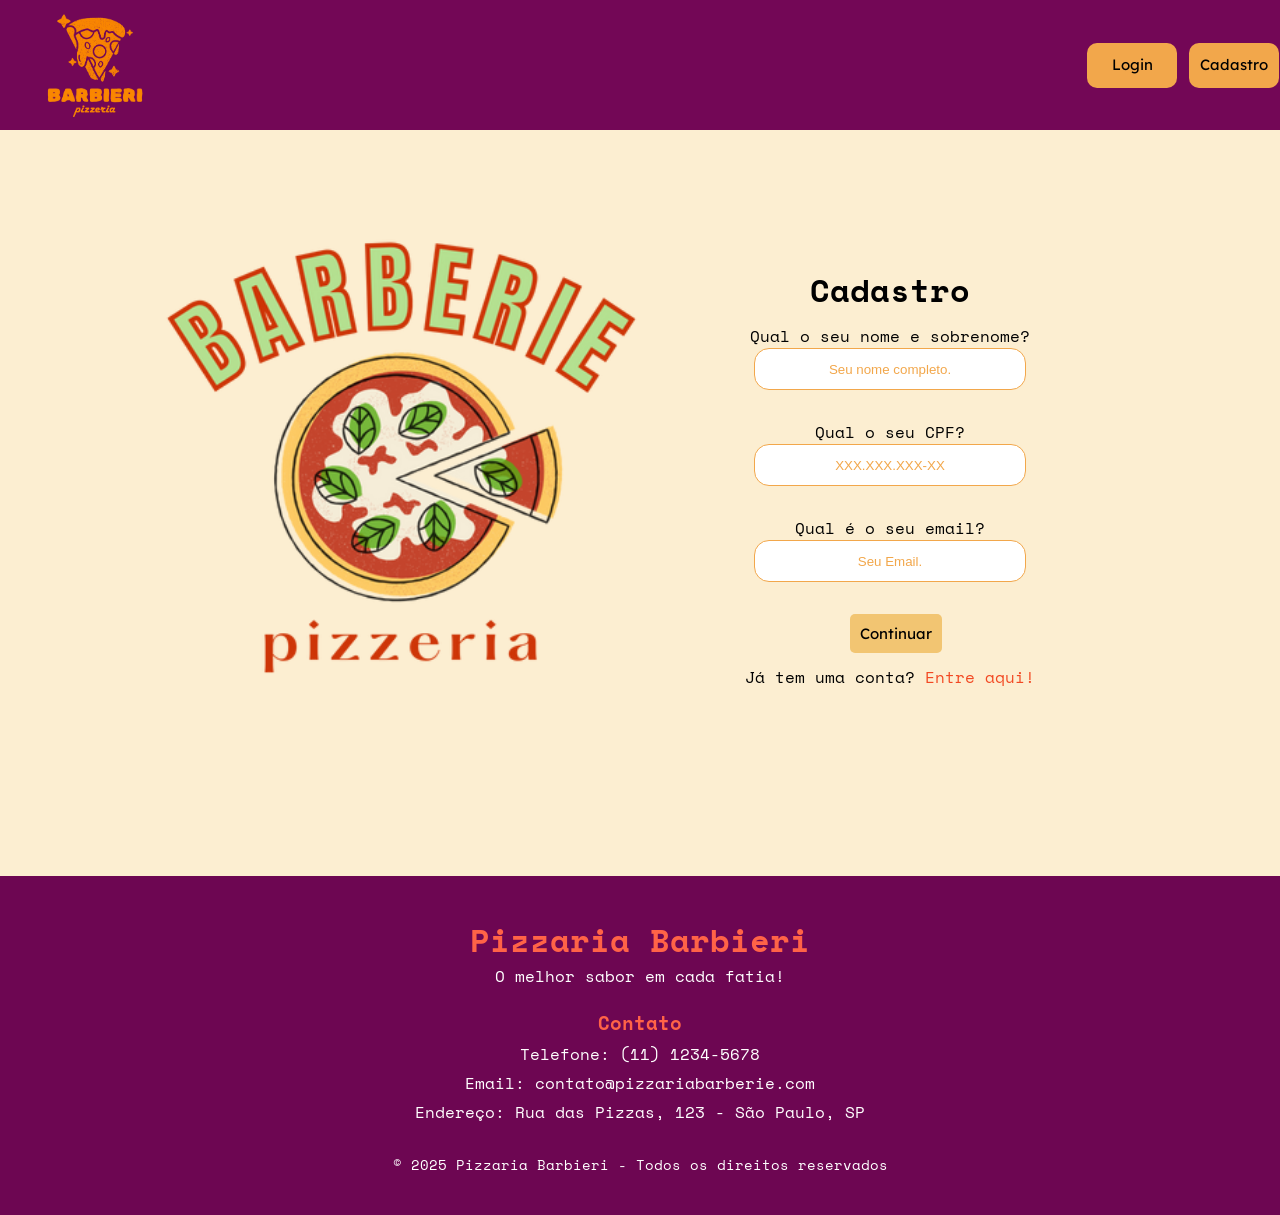
==== cadastroC.html @ 29d9fd80 "update-monstro" ====
<!DOCTYPE html>
<html lang="pt-BR">

<head>
    <meta charset="UTF-8">
    <meta name="viewport" content="width=device-width, initial-scale=1.0">
    <title>Cadastro Barbieri</title>

    <!-- Fontes Space Mono -->
    <link rel="preconnect" href="https://fonts.googleapis.com">
    <link rel="preconnect" href="https://fonts.gstatic.com" crossorigin>
    <link href="https://fonts.googleapis.com/css2?family=Space+Mono:ital,wght@0,400;0,700;1,400;1,700&display=swap"
        rel="stylesheet">

    <!-- Fontes Lexend -->
    <link rel="preconnect" href="https://fonts.googleapis.com">
    <link rel="preconnect" href="https://fonts.gstatic.com" crossorigin>
    <link href="https://fonts.googleapis.com/css2?family=Lexend:wght@100..900&display=swap" rel="stylesheet">


    <!-- CSS -->
    <link rel="stylesheet" href="./css/cadastroC.css">
</head>

<body>

    <header class="header">
        <div class="itensHeader">
            <img alt="logo-main" src="./imagens/logo-pizzaria2.png">
            <div class="botoes">
                <a href="./loginC.html" class="login">Login</a>
                <a href="./cadastroC.html" class="cadastro">Cadastro</a>
            </div>
        </div>
    </header>

    <div class="container">


            <img alt="logo" src="./imagens/logo-pizzaria.png">


            <div class="forms">
                <form>
                    <h1>Cadastro</h1>
                    <div class="campo-nome">
                        <p>Qual o seu nome e sobrenome?</p>
                        <input type="text" placeholder="Seu nome completo." required>
                    </div>
                    <div class="cpf">
                        <p>Qual o seu CPF?</p>
                        <input type="text" id="cpf" placeholder="XXX.XXX.XXX-XX" maxlength="14" required>
                        
                    </div>
                    <div class="email">
                        <p>Qual é o seu email?</p>
                        <input type="email" placeholder="Seu Email." required>
                    </div>



                    <a href="./cadastroC2.html" class="login2">Continuar</a>
                    
                </form>

                <div class="ja-tem">
                    <p class="tem-login">Já tem uma conta? <a href="./loginC.html">Entre aqui!</a></p>
                </div>  
            </div>
    </div>

    <footer class="rodape">
        <div class="containerR">
          <div class="infoR">
            <h3>Pizzaria Barbieri</h3>
            <p>O melhor sabor em cada fatia!</p>
          </div>
          <div class="contatoR">
            <h4>Contato</h4>
            <ul>
              <li>Telefone: (11) 1234-5678    </li>
              <li>Email: contato@pizzariabarberie.com    </li>
              <li>Endereço: Rua das Pizzas, 123 - São Paulo, SP   </li>
            </ul>
          </div>
        <div class="copyrightR">
          <p>&copy; 2025 Pizzaria Barbieri - Todos os direitos reservados</p>
        </div>
      </footer>

</body>
</html>
---- css/cadastroC.css ----
*{
    margin: 0;
    padding: 0;
}


/* Header */
header {
    background-color: #730756;
    height: 130px;
}
.itensHeader{
    position: relative;
    display: flex;
    flex-direction: row;
}
header img{
    width: 170px;
    display: flex;
    position: relative;
    bottom: 18px;
    left: 10px;
}
.botoes{
    position: absolute;
    display: flex;
    left: 84%;
    top: 45px;
    align-items: center;
    justify-content: center;
    height: 40px;
}
.botoes .login,
.botoes .cadastro{
    font-family: 'Lexend', serif;
    font-size: 15px;
    text-decoration: none;
    height: 45px;
    width: 90px;
    margin-left: 12px;
    border-radius: 10px;
    background-color: #F2A74B;
    color: black;
    text-align: center;
    line-height: 43px;
    border: none;
    cursor: pointer;
}
.botoes .login:hover,
.botoes .cadastro:hover{
    background-color: #ee9229;
    color: black;
}   
.botoes .login:active,
.botoes .cadastro:active{
    color: white;
    background-color: #720b31;
}
/* Fim Header */

/* Body */
body{
    background-color:#fceed1;
    font-family: 'Space Mono', serif;
}
.container {
    display: flex;
    position: relative;
    text-align: center;
    align-items: center;
    justify-content: center;
    right: 100px;
}
.container img{
    width: 700px;
}
.forms h1{
    margin-bottom: 10px;
}
.campo-nome p,
.cpf p,
.email p{
    font-size: 16px;
    align-items: center;
    justify-content: center;
}
.campo-nome input,
.cpf input,
.email input{
    width: 270px;
    height: 40px;
    border: 1px solid #F2A74B;
    background-color: white;
    border-radius: 15px;
    margin-bottom: 30px;
    text-align: center;
    color: #F2A74B;
}
.campo-nome input:hover,
.cpf input:hover,
.email input:hover{
    background-color: whitesmoke;
    border-color: #9c692a;
}
.campo-nome input:focus,
.cpf input:focus,
.email input:focus{
    caret-color: #F2A74B;
    border-color: #9c692a;
}
.campo-nome input::placeholder,
.cpf input::placeholder,
.email input::placeholder{
    align-items: center;
    justify-content: center;
    color: #F2A74B;
}
.campo-nome input:hover::placeholder,
.cpf input:hover::placeholder,
.email input:hover::placeholder{
    background-color: whitesmoke;
    border-color: #9c692a;
    color: #F2A74B;
}
.campo-nome input:focus::placeholder,
.cpf input:focus::placeholder,
.email input:focus::placeholder{
    caret-color: #F2A74B;
    border-color: #9c692a;
    color: whitesmoke;
}
.login2
{
    font-family: 'Lexend', serif;
    font-size: 15px;
    text-decoration: none;
    margin-left: 12px;
    padding: 10px;
    background-color: #F2C572;
    color: black;
    text-align: center;
    line-height: 43px;
    border: none;
    cursor: pointer;
    border-radius: 5px;
}
.login2:hover{
    background-color: #F2A679;
    color: black;
}   
.login2:active{
    color: white;
    background-color: #F29188;
}

.ja-tem{
    margin-top: 10px;
}
.ja-tem a{
    text-decoration: none;
    color: #F24822;
}







/* Fim Body */

/* Rodapé */
.rodape {
    background-color: #6d0652;  
    color: #fff;  
    padding: 40px 20px;
    margin-top: 50px;
  }
  .containerR{
    text-align: center;
  }
  .infoR h3 {
    font-size: 2rem;
    text-align: center;
    color: #ff6347;
  }
  .infoR p {
    font-size: 1rem;
  }
  
  /* Estilo da seção de contato */
  .contatoR h4 {
    font-size: 1.2rem;
    margin-bottom: 5px;
    margin-top: 20px;
    color: #ff6347;
  }
  
  .contatoR ul {
    list-style-type: none;
    padding: 0;
    display: flex;
    flex-direction: column;
  }
  
  .contatoR li {
    margin-bottom: 5px;
    font-size: 1rem;
  }

  /* Estilo do Copyright */
  .copyrightR {
    text-align: center;
    margin-top: 25px;
    font-size: 0.9rem;
  }
  /* Fim Rodapé */
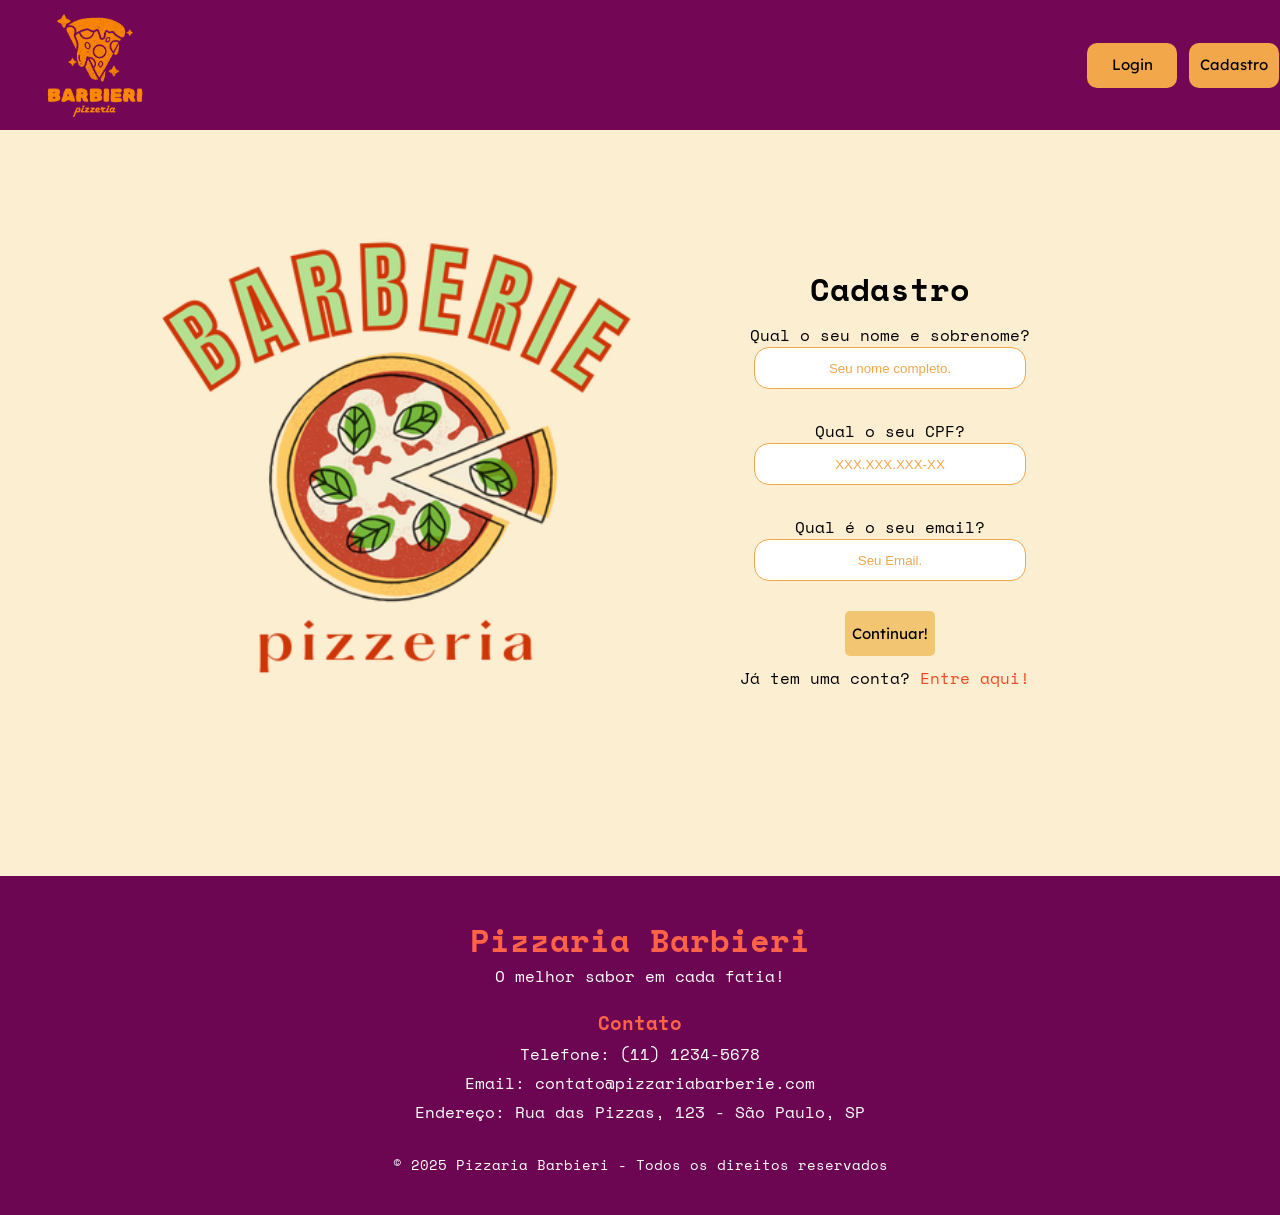
==== commit a51a88c6: "update-monstro2" ====
--- a/cadastroC.html
+++ b/cadastroC.html
@@ -41,7 +41,7 @@
 
 
             <div class="forms">
-                <form>
+                <form action="./cadastroC2.html" method="POST">
                     <h1>Cadastro</h1>
                     <div class="campo-nome">
                         <p>Qual o seu nome e sobrenome?</p>
@@ -57,10 +57,8 @@
                         <input type="email" placeholder="Seu Email." required>
                     </div>
 
+                    <input class="continua" type="submit" value="Continuar!">
 
-
-                    <a href="./cadastroC2.html" class="login2">Continuar</a>
-                    
                 </form>
 
                 <div class="ja-tem">
--- a/css/cadastroC.css
+++ b/css/cadastroC.css
@@ -129,13 +129,12 @@
     border-color: #9c692a;
     color: whitesmoke;
 }
-.login2
+.continua
 {
     font-family: 'Lexend', serif;
     font-size: 15px;
-    text-decoration: none;
-    margin-left: 12px;
-    padding: 10px;
+    height: 45px;
+    width: 90px;
     background-color: #F2C572;
     color: black;
     text-align: center;
@@ -143,12 +142,14 @@
     border: none;
     cursor: pointer;
     border-radius: 5px;
-}
-.login2:hover{
+    align-items: center;
+    justify-content: center;
+}
+.continua:hover{
     background-color: #F2A679;
     color: black;
 }   
-.login2:active{
+.continua:active{
     color: white;
     background-color: #F29188;
 }
@@ -159,6 +160,7 @@
 .ja-tem a{
     text-decoration: none;
     color: #F24822;
+    margin-right: 10px;
 }
 
 
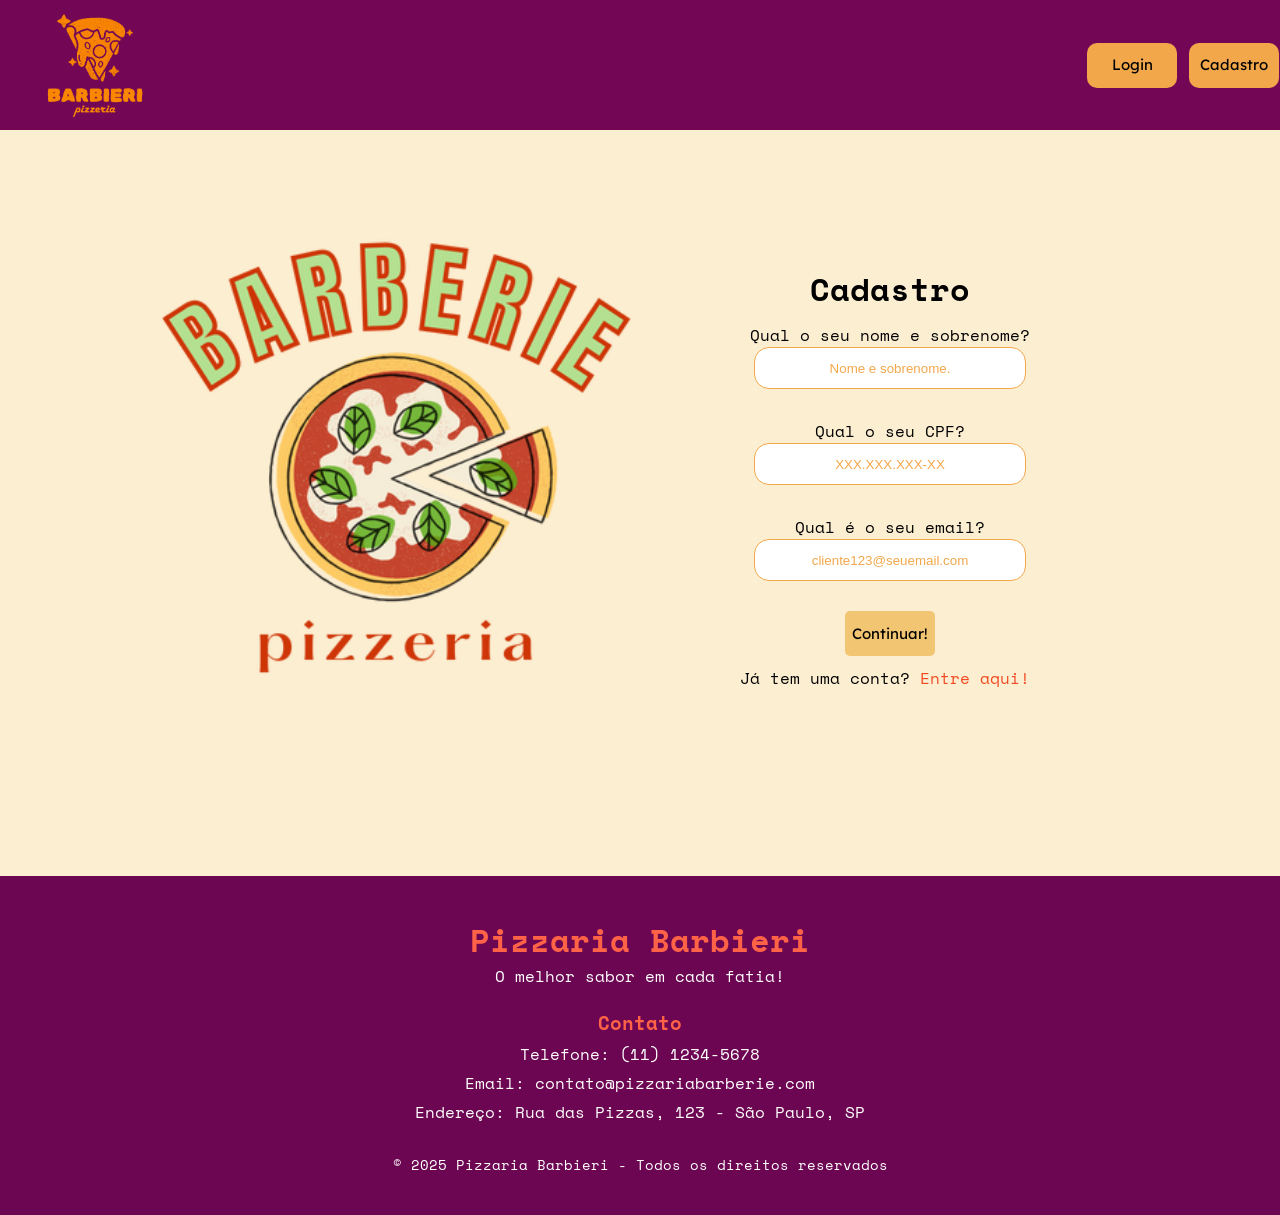
==== commit 033f101e: "update-final?" ====
--- a/cadastroC.html
+++ b/cadastroC.html
@@ -26,7 +26,9 @@
 
     <header class="header">
         <div class="itensHeader">
-            <img alt="logo-main" src="./imagens/logo-pizzaria2.png">
+            <a href="./index.html">
+                <img alt="logo-main" src="./imagens/logo-pizzaria2.png">
+            </a>
             <div class="botoes">
                 <a href="./loginC.html" class="login">Login</a>
                 <a href="./cadastroC.html" class="cadastro">Cadastro</a>
@@ -45,7 +47,7 @@
                     <h1>Cadastro</h1>
                     <div class="campo-nome">
                         <p>Qual o seu nome e sobrenome?</p>
-                        <input type="text" placeholder="Seu nome completo." required>
+                        <input type="text" placeholder="Nome e sobrenome." required>
                     </div>
                     <div class="cpf">
                         <p>Qual o seu CPF?</p>
@@ -54,7 +56,7 @@
                     </div>
                     <div class="email">
                         <p>Qual é o seu email?</p>
-                        <input type="email" placeholder="Seu Email." required>
+                        <input type="email" placeholder="cliente123@seuemail.com" required>
                     </div>
 
                     <input class="continua" type="submit" value="Continuar!">
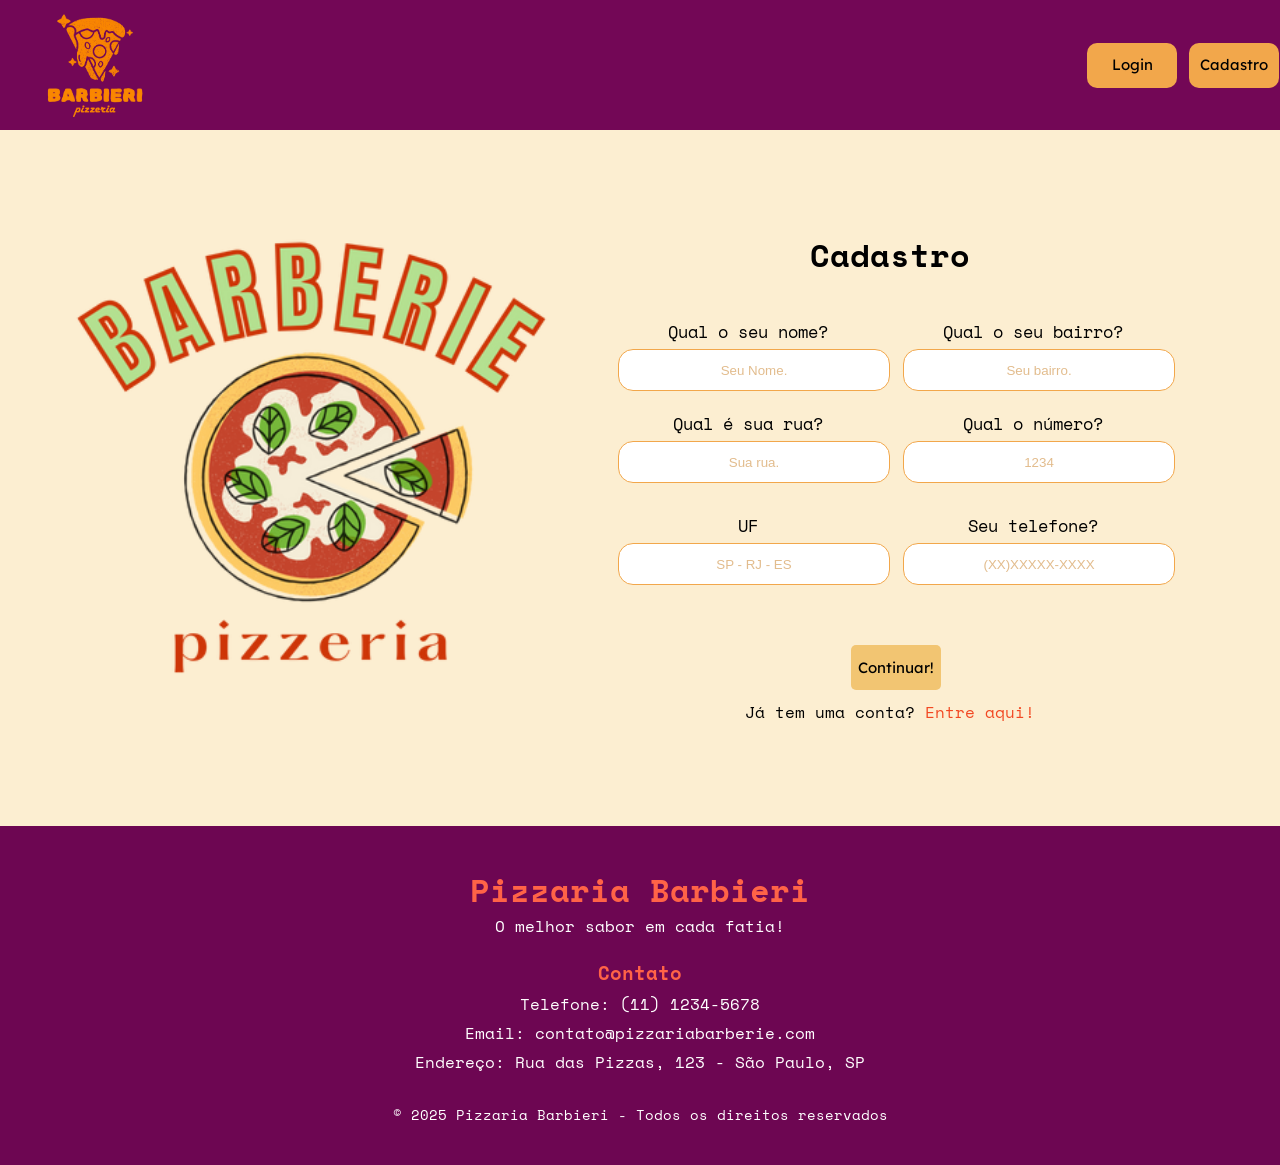
==== commit 6b7b03cd: "Add files via upload" ====
--- a/cadastroC.html
+++ b/cadastroC.html
@@ -38,55 +38,86 @@
 
     <div class="container">
 
+        <img alt="logo" src="./imagens/logo-pizzaria.png">
 
-            <img alt="logo" src="./imagens/logo-pizzaria.png">
+        <div class="forms">
+            <h1>Cadastro</h1>
+            <form action="./loginC.html" method="POST">
+
+                <div class="conjunto1">
+
+                    <div class="campo-nome">
+                        <p>Qual o seu nome?</p>
+                        <input type="text" placeholder="Seu Nome." required>
+                    </div>
+
+                    <div class="bairro">
+                        <p>Qual o seu bairro?</p>
+                        <input type="text" placeholder="Seu bairro." name="bairro" required>
+                    </div>
+                    
+                </div>
+
+                <div class="conjunto2">
+
+                    <div class="rua">
+                        <p>Qual é sua rua?</p>
+                        <input type="text" placeholder="Sua rua." name="rua" required>
+                    </div>
 
 
-            <div class="forms">
-                <form action="./cadastroC2.html" method="POST">
-                    <h1>Cadastro</h1>
-                    <div class="campo-nome">
-                        <p>Qual o seu nome e sobrenome?</p>
-                        <input type="text" placeholder="Nome e sobrenome." required>
+                    <div class="numero">
+                        <p>Qual o número?</p>
+                        <input type="text" placeholder="1234" maxlength="5" required>
                     </div>
-                    <div class="cpf">
-                        <p>Qual o seu CPF?</p>
-                        <input type="text" id="cpf" placeholder="XXX.XXX.XXX-XX" maxlength="14" required>
-                        
-                    </div>
-                    <div class="email">
-                        <p>Qual é o seu email?</p>
-                        <input type="email" placeholder="cliente123@seuemail.com" required>
+                </div>
+
+                <div class="conjunto3">
+
+                    <div class="uf">
+                        <p>UF</p>
+                        <input type="text" placeholder="SP - RJ - ES" maxlength="2" name="uf" required>
                     </div>
 
-                    <input class="continua" type="submit" value="Continuar!">
 
-                </form>
+                    <div class="contato">
+                        <p>Seu telefone?</p>
+                        <input type="tel" placeholder="(XX)XXXXX-XXXX" maxlength=14" required>
+                    </div>
+                </div>
 
-                <div class="ja-tem">
-                    <p class="tem-login">Já tem uma conta? <a href="./loginC.html">Entre aqui!</a></p>
-                </div>  
+                <input class="continua" type="submit" value="Continuar!">
+                
+            </form>
+
+            <div class="ja-tem">
+                <p class="tem-login">Já tem uma conta? <a href="./loginC.html">Entre aqui!</a></p>
             </div>
+
+        </div>
     </div>
 
-    <footer class="rodape">
-        <div class="containerR">
-          <div class="infoR">
-            <h3>Pizzaria Barbieri</h3>
-            <p>O melhor sabor em cada fatia!</p>
-          </div>
-          <div class="contatoR">
-            <h4>Contato</h4>
-            <ul>
-              <li>Telefone: (11) 1234-5678    </li>
-              <li>Email: contato@pizzariabarberie.com    </li>
-              <li>Endereço: Rua das Pizzas, 123 - São Paulo, SP   </li>
-            </ul>
-          </div>
-        <div class="copyrightR">
-          <p>&copy; 2025 Pizzaria Barbieri - Todos os direitos reservados</p>
-        </div>
-      </footer>
+        <footer class="rodape">
+            <div class="containerR">
+                <div class="infoR">
+                    <h3>Pizzaria Barbieri</h3>
+                    <p>O melhor sabor em cada fatia!</p>
+                </div>
+                <div class="contatoR">
+                    <h4>Contato</h4>
+                    <ul>
+                        <li>Telefone: (11) 1234-5678 </li>
+                        <li>Email: contato@pizzariabarberie.com </li>
+                        <li>Endereço: Rua das Pizzas, 123 - São Paulo, SP </li>
+                    </ul>
+                </div>
+                <div class="copyrightR">
+                    <p>&copy; 2025 Pizzaria Barbieri - Todos os direitos reservados</p>
+                </div>
+        </footer>
 
+
+<script src="js/ende.js"></script>
 </body>
+
 </html>
--- a/css/cadastroC.css
+++ b/css/cadastroC.css
@@ -62,6 +62,8 @@
 body{
     background-color:#fceed1;
     font-family: 'Space Mono', serif;
+    display: flex;
+    flex-direction: column;
 }
 .container {
     display: flex;
@@ -71,68 +73,138 @@
     justify-content: center;
     right: 100px;
 }
+
 .container img{
     width: 700px;
+    position: relative;
+    left: 50px;
 }
 .forms h1{
-    margin-bottom: 10px;
-}
-.campo-nome p,
-.cpf p,
-.email p{
-    font-size: 16px;
+    margin-bottom: 40px;
+}
+.forms{
+    display: flex;
+    flex-direction: column;
+}
+
+.conjunto1,
+.conjunto2,
+.conjunto3{
+    display: flex;
+    flex-direction: row;
+}
+
+.conjunto1 p,
+.conjunto2 p,
+.conjunto3 p{
+  font-size: 17px;
+}
+
+.conjunto1 input,
+.conjunto2 input,
+.conjunto3 input{
+  width: 270px;
+  height: 40px;
+  border: 1px solid #F2A74B;
+  background-color: white;
+  border-radius: 15px;
+  margin-bottom: 30px;
+  text-align: center;
+  color: #F2A74B;
+  margin-left: 13px;
+  margin-top: 5px;
+}
+
+.conjunto1{
+  display: flex;
+  position: relative;
+  margin-bottom: 20px;
+}
+
+.conjunto2,
+.conjunto3{
+  position: relative;
+  bottom: 30px;
+}
+
+.conjunto1 input:hover,
+.conjunto2 input:hover,
+.conjunto3 input:hover{
+    background-color: whitesmoke;
+    border-color: #9c692a;
+}
+.conjunto1 input:focus,
+.conjunto2 input:focus,
+.conjunto3 input:focus{
+    caret-color: #F2A74B;
+    border-color: #9c692a;
+}
+.conjunto1 input::placeholder,
+.conjunto2 input::placeholder,
+.conjunto3 input::placeholder{
     align-items: center;
     justify-content: center;
-}
-.campo-nome input,
-.cpf input,
-.email input{
-    width: 270px;
-    height: 40px;
-    border: 1px solid #F2A74B;
-    background-color: white;
-    border-radius: 15px;
-    margin-bottom: 30px;
-    text-align: center;
+    color: #ce8e4098;
+}
+.conjunto1 input:hover::placeholder,
+.conjunto2 input:hover::placeholder,
+.conjunto3 input:hover::placeholder{
+    background-color: whitesmoke;
+    border-color: #9c692a;
     color: #F2A74B;
 }
-.campo-nome input:hover,
-.cpf input:hover,
-.email input:hover{
-    background-color: whitesmoke;
-    border-color: #9c692a;
-}
-.campo-nome input:focus,
-.cpf input:focus,
-.email input:focus{
+.conjunto1 input:focus::placeholder,
+.conjunto2 input:focus::placeholder,
+.conjunto3 input:focus::placeholder{
     caret-color: #F2A74B;
     border-color: #9c692a;
-}
-.campo-nome input::placeholder,
-.cpf input::placeholder,
-.email input::placeholder{
-    align-items: center;
-    justify-content: center;
-    color: #F2A74B;
-}
-.campo-nome input:hover::placeholder,
-.cpf input:hover::placeholder,
-.email input:hover::placeholder{
-    background-color: whitesmoke;
-    border-color: #9c692a;
-    color: #F2A74B;
-}
-.campo-nome input:focus::placeholder,
-.cpf input:focus::placeholder,
-.email input:focus::placeholder{
-    caret-color: #F2A74B;
-    border-color: #9c692a;
     color: whitesmoke;
 }
+
+.cep{
+  position: relative;
+  bottom:  35px;
+}
+
+.cep1,
+.cep1 input{
+  display: flex;
+  flex-direction: row;
+  align-items: center;
+  justify-content: center;
+  position: relative;
+  top: 18px;
+}
+
+.cep1 input{
+  align-items: center;
+  justify-content: center;
+  width: 75px;
+  height: 25px;
+  position: relative;
+  display: flex;
+  top: 10px;
+  left: 10px;
+  border-radius: 5px;
+  background-color: rgb(255, 250, 250);
+  cursor: pointer;
+}
+
+.cep1 input:hover{
+    background-color: #f89c33;
+    color: rgb(255, 255, 255);
+}   
+.cep1 input:active{
+    color: white;
+    background-color: #720b31;
+}
+
 .continua
 {
     font-family: 'Lexend', serif;
     font-size: 15px;
+    text-decoration: none;
+    margin-left: 12px;
     height: 45px;
     width: 90px;
     background-color: #F2C572;
@@ -142,8 +214,7 @@
     border: none;
     cursor: pointer;
     border-radius: 5px;
-    align-items: center;
-    justify-content: center;
+    position: relative;
 }
 .continua:hover{
     background-color: #F2A679;
@@ -153,30 +224,21 @@
     color: white;
     background-color: #F29188;
 }
-
 .ja-tem{
     margin-top: 10px;
 }
 .ja-tem a{
     text-decoration: none;
     color: #F24822;
-    margin-right: 10px;
-}
-
-
-
-
-
-
-
-/* Fim Body */
+}
+
 
 /* Rodapé */
 .rodape {
     background-color: #6d0652;  
     color: #fff;  
     padding: 40px 20px;
-    margin-top: 50px;
+
   }
   .containerR{
     text-align: center;
@@ -216,4 +278,4 @@
     margin-top: 25px;
     font-size: 0.9rem;
   }
-  /* Fim Rodapé */
+  /* Fim Rodapé */
